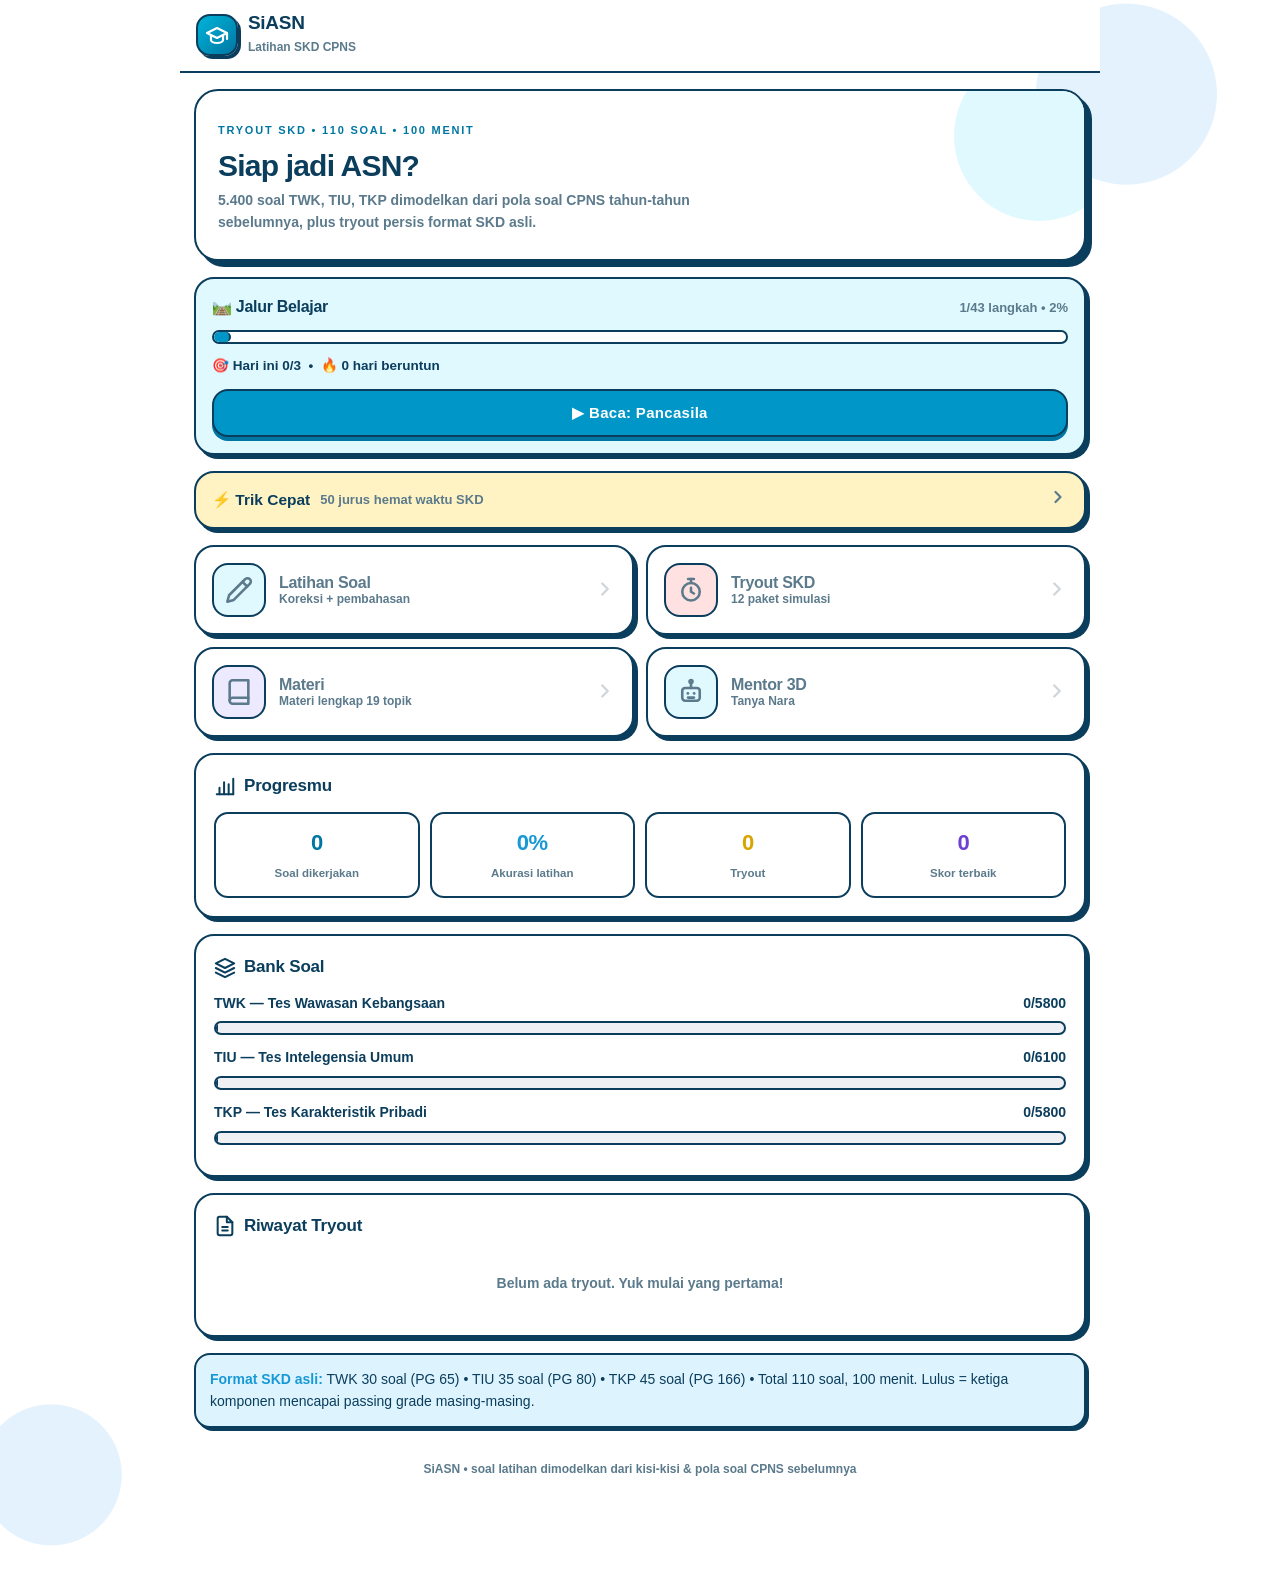
==== index.html @ b9e62f32 "Gelombang 7 topik-1000: +1500 soal (BelaNegara, NKRI, Sinonim, Antonim, TIK, SosBud); total 17700" ====
<!DOCTYPE html>
<html lang="id">
<head>
<meta charset="UTF-8">
<meta name="viewport" content="width=device-width, initial-scale=1.0">
<title>SiASN — Latihan CPNS</title>
<link rel="stylesheet" href="css/style.css?v=4">
</head>
<body>
<div id="app"></div>
<script src="js/data/twk.js"></script>
<script src="js/data/twk_b2.js"></script>
<script src="js/data/twk_b3.js"></script>
<script src="js/data/twk_b4.js"></script>
<script src="js/data/twk_b5.js"></script>
<script src="js/data/twk_b6.js"></script>
<script src="js/data/twk_b7.js"></script>
<script src="js/data/twk_b8.js"></script>
<script src="js/data/twk_b9.js"></script>
<script src="js/data/twk_b10.js"></script>
<script src="js/data/twk_b11.js"></script>
<script src="js/data/twk_b12.js"></script>
<script src="js/data/twk_b13.js"></script>
<script src="js/data/twk_b14.js"></script>
<script src="js/data/twk_b19.js"></script>
<script src="js/data/twk_b20.js"></script>
<script src="js/data/twk_b21.js"></script>
<script src="js/data/twk_b22.js"></script>
<script src="js/data/twk_b23.js"></script>
<script src="js/data/twk_b24.js"></script>
<script src="js/data/twk_b25.js"></script>
<script src="js/data/twk_b26.js"></script>
<script src="js/data/twk_b27.js"></script>
<script src="js/data/twk_b28.js"></script>
<script src="js/data/twk_b29.js"></script>
<script src="js/data/twk_b30.js"></script>
<script src="js/data/twk_b31.js"></script>
<script src="js/data/twk_b32.js"></script>
<script src="js/data/twk_b33.js"></script>
<script src="js/data/tiu.js"></script>
<script src="js/data/tiu_b2.js"></script>
<script src="js/data/tiu_b3.js"></script>
<script src="js/data/tiu_b4.js"></script>
<script src="js/data/tiu_b5.js"></script>
<script src="js/data/tiu_b6.js"></script>
<script src="js/data/tiu_b7.js"></script>
<script src="js/data/tiu_b8.js"></script>
<script src="js/data/tiu_b9.js"></script>
<script src="js/data/tiu_b10.js"></script>
<script src="js/data/tiu_b11.js"></script>
<script src="js/data/tiu_b12.js"></script>
<script src="js/data/tiu_b13.js"></script>
<script src="js/data/tiu_b14.js"></script>
<script src="js/data/tiu_b15.js"></script>
<script src="js/data/tiu_b16.js"></script>
<script src="js/data/tiu_b17.js"></script>
<script src="js/data/tiu_b18.js"></script>
<script src="js/data/tiu_b19.js"></script>
<script src="js/data/tiu_b20.js"></script>
<script src="js/data/tiu_b21.js"></script>
<script src="js/data/tiu_b22.js"></script>
<script src="js/data/tiu_b23.js"></script>
<script src="js/data/tiu_b24.js"></script>
<script src="js/data/tiu_b25.js"></script>
<script src="js/data/tiu_b26.js"></script>
<script src="js/data/tiu_b27.js"></script>
<script src="js/data/tiu_b28.js"></script>
<script src="js/data/tiu_b29.js"></script>
<script src="js/data/tiu_b30.js"></script>
<script src="js/data/tiu_b31.js"></script>
<script src="js/data/tiu_b32.js"></script>
<script src="js/data/tiu_b33.js"></script>
<script src="js/data/tkp.js"></script>
<script src="js/data/tkp_b2.js"></script>
<script src="js/data/tkp_b3.js"></script>
<script src="js/data/tkp_b4.js"></script>
<script src="js/data/tkp_b5.js"></script>
<script src="js/data/tkp_b6.js"></script>
<script src="js/data/tkp_b7.js"></script>
<script src="js/data/tkp_b8.js"></script>
<script src="js/data/tkp_b9.js"></script>
<script src="js/data/tkp_b10.js"></script>
<script src="js/data/tkp_b11.js"></script>
<script src="js/data/tkp_b12.js"></script>
<script src="js/data/tkp_b13.js"></script>
<script src="js/data/tkp_b14.js"></script>
<script src="js/data/tkp_b15.js"></script>
<script src="js/data/tkp_b16.js"></script>
<script src="js/data/tkp_b17.js"></script>
<script src="js/data/tkp_b18.js"></script>
<script src="js/data/tkp_b19.js"></script>
<script src="js/data/tkp_b20.js"></script>
<script src="js/data/tkp_b21.js"></script>
<script src="js/data/tkp_b22.js"></script>
<script src="js/data/tkp_b23.js"></script>
<script src="js/data/tkp_b24.js"></script>
<script src="js/data/tkp_b25.js"></script>
<script src="js/data/tkp_b26.js"></script>
<script src="js/data/tkp_b27.js"></script>
<script src="js/data/tkp_b28.js"></script>
<script src="js/data/materi_twk.js?v=3"></script>
<script src="js/data/materi_tiu.js?v=3"></script>
<script src="js/data/materi_tkp.js?v=3"></script>
<script src="js/vendor/three.min.js"></script>
<script src="js/mentor.js"></script>
<script src="js/path.js?v=2"></script>
<script src="js/data/trik.js?v=2"></script>
<script src="js/app.js?v=22"></script>
</body>
</html>
---- css/style.css ----
/* SiASN — tema "Ombak Minimalis": putih bersih, biru laut, bayangan navy.
   Catatan: --green dipakai sebagai skala biru laut (primary) agar semua komponen ikut. Light only. */
*{box-sizing:border-box;margin:0;padding:0}
:root{
 --bg:#ffffff;--ink:#0b3d5c;--mut:#5b7a8c;
 --green:#0096c7;--green-d:#0077a3;--green-soft:#e0f9ff;
 --blue:#1cb0f6;--blue-d:#1899d6;--blue-soft:#ddf4ff;
 --red:#ff4b4b;--red-d:#d33131;--red-soft:#ffe1e1;
 --yellow:#ffc800;--yellow-d:#d9a400;--yellow-soft:#fff3c4;
 --purple:#8b5cf6;--purple-d:#6d3fd4;--purple-soft:#ede9fe;
 --orange:#ff9600;--orange-d:#d97c00;--orange-soft:#ffedd5;
 --bd:2px solid var(--ink);--sh:4px 4px 0 var(--ink);--sh-sm:3px 3px 0 var(--ink);
 --r:20px;
}
html{-webkit-text-size-adjust:100%}
body{font-family:-apple-system,BlinkMacSystemFont,"Segoe UI",Roboto,Helvetica,Arial,sans-serif;background:radial-gradient(circle at 88% 6%,#e3f2fd 0 90px,transparent 91px),radial-gradient(circle at 4% 94%,#e3f2fd 0 70px,transparent 71px),var(--bg);color:var(--ink);line-height:1.55;-webkit-tap-highlight-color:transparent}
#app{max-width:920px;margin:0 auto;padding:0 14px 90px}

/* ikon SVG */
.icn{display:inline-flex;vertical-align:-4px}
.icn svg{width:20px;height:20px}
h2 .icn{margin-right:8px}
h2 .icn svg{width:22px;height:22px}

/* topbar */
.topbar{position:sticky;top:0;z-index:20;display:flex;align-items:center;gap:10px;padding:12px 2px;background:var(--bg);border-bottom:var(--bd);margin:0 -14px;padding-left:16px;padding-right:16px}
.logo{width:42px;height:42px;border-radius:14px;background:linear-gradient(135deg,#00b4d8,#0077a3);border:var(--bd);box-shadow:var(--sh-sm);display:flex;align-items:center;justify-content:center;color:#fff;flex-shrink:0}
.logo svg{width:24px;height:24px}
.brand b{font-size:19px;display:block;line-height:1.15;letter-spacing:-.3px}
.brand span{font-size:12px;color:var(--mut);font-weight:600}

/* tombol 3D */
.btn{border:var(--bd);border-radius:16px;padding:13px 22px;font-size:15px;font-weight:800;cursor:pointer;background:var(--green);color:#fff;box-shadow:0 4px 0 var(--green-d);letter-spacing:.3px;font-family:inherit}
.btn:active{transform:translateY(4px);box-shadow:0 0 0 var(--green-d)}
.btn.blue{background:var(--blue);box-shadow:0 4px 0 var(--blue-d)}
.btn.blue:active{box-shadow:0 0 0 var(--blue-d)}
.btn.red{background:var(--red);box-shadow:0 4px 0 var(--red-d)}
.btn.red:active{box-shadow:0 0 0 var(--red-d)}
.btn.yellow{background:var(--yellow);box-shadow:0 4px 0 var(--yellow-d);color:var(--ink)}
.btn.yellow:active{box-shadow:0 0 0 var(--yellow-d)}
.btn.dark{background:var(--ink);box-shadow:0 4px 0 #0f172a}
.btn.dark:active{box-shadow:0 0 0 #0f172a}
.btn.white{background:#fff;color:var(--ink);box-shadow:0 4px 0 #d1d5db}
.btn.white:active{box-shadow:0 0 0 #d1d5db}
.btn.plain{background:#fff;color:var(--ink);box-shadow:var(--sh-sm)}
.btn.plain:active{transform:translate(3px,3px);box-shadow:0 0 0 var(--ink)}
.btn.ghost{background:#fff;color:var(--ink);box-shadow:var(--sh-sm)}
.btn.ghost:active{transform:translate(3px,3px);box-shadow:0 0 0 var(--ink)}
.btn.big{width:100%;padding:16px;font-size:17px}
.btn:disabled{opacity:.5;cursor:default;transform:none}
.btn .icn svg{width:18px;height:18px}

/* kartu */
.card{background:#fff;border:var(--bd);border-radius:var(--r);padding:18px;margin-bottom:16px;box-shadow:var(--sh)}
.card h2{font-size:17px;margin-bottom:12px;display:flex;align-items:center;letter-spacing:-.2px}
.grid4{display:grid;grid-template-columns:repeat(4,1fr);gap:10px}
.grid3{display:grid;grid-template-columns:repeat(3,1fr);gap:10px}
@media(max-width:640px){.grid4{grid-template-columns:repeat(2,1fr)}.grid3{grid-template-columns:1fr}}
.stat{background:var(--bg);border:var(--bd);border-radius:14px;padding:12px 6px;text-align:center}
.stat b{font-size:22px;display:block;letter-spacing:-.5px}
.stat span{font-size:11.5px;color:var(--mut);font-weight:700}
.stat.g b{color:var(--green-d)}.stat.b b{color:var(--blue-d)}.stat.y b{color:var(--yellow-d)}.stat.p b{color:var(--purple-d)}

/* hero */
.hero{background:#fff;border:var(--bd);border-radius:24px;padding:26px 22px;margin:16px 0;box-shadow:6px 6px 0 var(--ink);color:var(--ink);position:relative;overflow:hidden}
.hero::after{content:"";position:absolute;right:-40px;top:-40px;width:170px;height:170px;border-radius:50%;background:#e0f9ff}
.hero .eyebrow{font-size:11px;font-weight:800;letter-spacing:.16em;text-transform:uppercase;color:var(--green-d)}
.hero h1{font-size:30px;margin:8px 0 6px;letter-spacing:-.8px;line-height:1.15}
.hero p{font-size:14px;max-width:560px;color:var(--mut);font-weight:600}

/* menu utama */
.mmenu{display:grid;grid-template-columns:1fr 1fr;gap:12px;margin-bottom:16px}
.mitem{background:#fff;border:var(--bd);border-radius:var(--r);padding:16px;cursor:pointer;box-shadow:var(--sh);display:flex;gap:13px;align-items:center;text-align:left;width:100%;font-family:inherit;color:var(--ink)}
.mitem:active{transform:translate(4px,4px);box-shadow:0 0 0 var(--ink)}
.mtile{width:54px;height:54px;border-radius:16px;border:var(--bd);display:flex;align-items:center;justify-content:center;color:var(--ink);flex-shrink:0}
.mtile svg{width:28px;height:28px}
.mtile.blue{background:#e0f9ff}.mtile.red{background:#ffe1e1}.mtile.purple{background:#ede9fe}.mtile.green{background:#e0f9ff}
.mitem b{display:block;font-size:16px;letter-spacing:-.3px}
.mitem span{font-size:12px;color:var(--mut);font-weight:600}
.mitem .mgo{margin-left:auto;color:#d1d5db;flex-shrink:0}
.mitem .mgo svg{width:22px;height:22px}

/* progres */
.prow{margin:12px 0}
.prow .lbl{display:flex;justify-content:space-between;font-size:14px;margin-bottom:7px;font-weight:600}
.bar{height:14px;background:#eef0f4;border:var(--bd);border-radius:99px;overflow:hidden}
.bar i{display:block;height:100%;background:var(--green);border-radius:99px;border-right:var(--bd)}

/* pilihan kategori */
.catchoice{border:var(--bd);border-radius:18px;padding:16px;cursor:pointer;background:#fff;box-shadow:var(--sh-sm);display:flex;gap:13px;align-items:center}
.catchoice:active{transform:translate(3px,3px);box-shadow:0 0 0 var(--ink)}
.catchoice .ctile{width:50px;height:50px;border-radius:14px;border:var(--bd);display:flex;align-items:center;justify-content:center;color:var(--ink);flex-shrink:0}
.catchoice .ctile svg{width:26px;height:26px}
.ctile.c0{background:var(--blue-soft)}.ctile.c1{background:var(--green-soft)}.ctile.c2{background:var(--orange-soft)}
.catchoice b{font-size:17px;display:block}
.catchoice p{font-size:12.5px;color:var(--mut);margin:2px 0 6px;font-weight:600}

/* soal */
.qmeta{display:flex;gap:8px;align-items:center;margin-bottom:14px;flex-wrap:wrap}
.badge{display:inline-flex;align-items:center;font-size:12px;font-weight:800;padding:5px 13px;border-radius:99px;background:var(--blue-soft);color:var(--blue-d);border:var(--bd)}
.badge.tiu{background:var(--green-soft);color:var(--green-d)}
.badge.tkp{background:var(--orange-soft);color:var(--orange-d)}
.qtext{font-size:17px;font-weight:700;margin-bottom:16px;line-height:1.6;letter-spacing:-.2px}
.opts{display:flex;flex-direction:column;gap:12px}
.opt{border:var(--bd);background:#fff;border-radius:16px;padding:14px;font-size:15px;cursor:pointer;text-align:left;width:100%;display:flex;gap:12px;align-items:flex-start;box-shadow:0 3px 0 #dfe3ea;font-family:inherit;color:var(--ink);font-weight:600}
.opt:active:not(:disabled){transform:translateY(3px);box-shadow:0 0 0 #dfe3ea}
.opt .k{flex:0 0 30px;height:30px;border-radius:10px;background:#eef0f4;border:var(--bd);display:flex;align-items:center;justify-content:center;font-weight:800;font-size:14px}
.opt.correct{border-color:var(--green-d);background:var(--green-soft);box-shadow:0 3px 0 var(--green-d)}
.opt.correct .k{background:var(--green);border-color:var(--green-d);color:#fff}
.opt.wrong{border-color:var(--red-d);background:var(--red-soft);box-shadow:0 3px 0 var(--red-d)}
.opt.wrong .k{background:var(--red);border-color:var(--red-d);color:#fff}
.opt:disabled{cursor:default}
.opt.picked{border-color:var(--blue-d);background:var(--blue-soft)}
.explain{margin-top:16px;background:var(--yellow-soft);border:var(--bd);border-radius:16px;padding:14px;font-size:14px;box-shadow:var(--sh-sm)}
.explain .fb{display:flex;align-items:center;gap:8px;font-weight:800;font-size:15px;margin-bottom:6px}
.explain .fb.ok{color:var(--green-d)}.explain .fb.no{color:var(--red-d)}
.explain .fb .icn svg{width:22px;height:22px}
.qnav{display:flex;justify-content:space-between;gap:10px;margin-top:20px}

/* tryout */
.timer{font-size:19px;font-weight:800;font-variant-numeric:tabular-nums;background:#fff;border:var(--bd);border-radius:14px;padding:8px 16px;box-shadow:var(--sh-sm);display:inline-flex;align-items:center;gap:8px}
.timer.low{color:var(--red-d);border-color:var(--red-d)}
.tobar{display:flex;justify-content:space-between;align-items:center;gap:10px;margin-bottom:14px;flex-wrap:wrap}
.numgrid{display:grid;grid-template-columns:repeat(10,1fr);gap:8px;margin:16px 0}
@media(max-width:640px){.numgrid{grid-template-columns:repeat(8,1fr)}}
.numgrid button{aspect-ratio:1;border:var(--bd);background:#fff;border-radius:10px;font-size:12px;font-weight:800;cursor:pointer;box-shadow:0 2px 0 #dfe3ea;font-family:inherit;color:var(--ink)}
.numgrid button:active{transform:translateY(2px);box-shadow:none}
.numgrid button.done{background:var(--green);color:#fff;box-shadow:0 2px 0 var(--green-d)}
.numgrid button.doubt{background:var(--yellow);box-shadow:0 2px 0 var(--yellow-d)}
.numgrid button.cur{outline:3px solid var(--blue);outline-offset:1px}
details{border:var(--bd);border-radius:16px;margin-bottom:10px;background:#fff;box-shadow:var(--sh-sm)}
summary{padding:13px 15px;cursor:pointer;font-weight:700;font-size:14px;list-style:none;display:flex;gap:8px;align-items:center}
summary::-webkit-details-marker{display:none}
.revbody{padding:0 15px 15px;font-size:14px}
.revbody .ro{padding:8px 11px;border-radius:10px;margin:5px 0;background:#f4f6fa;border:2px solid transparent;font-weight:500}
.revbody .ro.uc{background:var(--blue-soft);border-color:var(--blue-d)}
.revbody .ro.cc{background:var(--green-soft);border-color:var(--green-d);font-weight:700}
.pill{display:inline-block;font-size:12px;font-weight:800;padding:4px 13px;border-radius:99px;border:var(--bd)}
.pill.ok{background:var(--green-soft);color:var(--green-d)}
.pill.no{background:var(--red-soft);color:var(--red-d)}
.resgrid{display:grid;grid-template-columns:repeat(3,1fr);gap:10px;margin:14px 0}
@media(max-width:640px){.resgrid{grid-template-columns:1fr}}
.resc{border:var(--bd);border-radius:16px;padding:16px 14px;text-align:center;box-shadow:var(--sh-sm)}
.resc b{font-size:28px;display:block;letter-spacing:-.8px}
.resc small{color:var(--mut);font-weight:700}
.hist{display:flex;justify-content:space-between;align-items:center;padding:11px 4px;border-bottom:2px solid #eef0f4;font-size:14px;font-weight:600}
.hist:last-child{border:0}
.backlink{background:#fff;border:var(--bd);border-radius:99px;color:var(--ink);font-weight:800;font-size:14px;cursor:pointer;margin:14px 0 12px;padding:9px 16px;box-shadow:var(--sh-sm);display:inline-flex;align-items:center;gap:8px;font-family:inherit}
.backlink:active{transform:translate(3px,3px);box-shadow:0 0 0 var(--ink)}
.backlink .icn svg{width:17px;height:17px}
.info{background:var(--blue-soft);border:var(--bd);border-radius:16px;padding:14px;font-size:14px;margin-bottom:16px;box-shadow:var(--sh-sm)}
.info b{color:var(--blue-d)}
.doubtrow{display:flex;align-items:center;gap:8px;margin-top:16px;font-size:14px;font-weight:600}
.doubtrow input{width:20px;height:20px;accent-color:var(--green)}
.empty{color:var(--mut);font-size:14px;text-align:center;padding:22px;font-weight:600}
.secttl{font-size:15px;font-weight:800;margin:20px 0 10px;display:flex;align-items:center;gap:8px}
.footer{text-align:center;color:var(--mut);font-size:12px;margin-top:32px;font-weight:600}

/* teknik belajar */
.tech{border:var(--bd);border-radius:18px;padding:14px;margin-bottom:12px;background:#fff;box-shadow:var(--sh-sm)}
.theader{display:flex;align-items:center;gap:8px;flex-wrap:wrap;margin-bottom:10px}
.theader b{font-size:15px}
.wpill{margin-left:auto;font-size:12px;font-weight:800;color:var(--ink);background:var(--yellow-soft);padding:4px 12px;border-radius:99px;border:var(--bd)}
.tech ul{margin:0;padding-left:20px;font-size:13.5px;color:#374151;font-weight:500}
.tech li{margin-bottom:7px}
.gtip{margin-top:8px;background:var(--blue-soft);border:var(--bd);border-radius:14px;padding:12px 14px;font-size:14px}
.perfect{background:var(--green-soft);border:var(--bd);border-radius:16px;padding:16px;font-size:14px;box-shadow:var(--sh-sm)}
.perfect p{margin:8px 0 0;color:#0b3d5c;font-weight:600}
.learnbtn{border:var(--bd);background:var(--yellow);color:var(--ink);border-radius:99px;padding:6px 14px;font-size:12.5px;font-weight:800;cursor:pointer;white-space:nowrap;box-shadow:0 3px 0 var(--yellow-d);display:inline-flex;align-items:center;gap:6px;font-family:inherit}
.learnbtn:active{transform:translateY(3px);box-shadow:none}
.learnbtn .icn svg{width:15px;height:15px}

/* materi */
.mattopic{display:flex;align-items:center;gap:12px;padding:14px;border:var(--bd);border-radius:16px;margin-bottom:10px;cursor:pointer;font-weight:700;font-size:15px;background:#fff;box-shadow:var(--sh-sm)}
.mattopic:active{transform:translate(3px,3px);box-shadow:0 0 0 var(--ink)}
.mn{width:34px;height:34px;border-radius:12px;background:var(--purple-soft);color:var(--purple-d);border:var(--bd);display:flex;align-items:center;justify-content:center;font-size:14px;font-weight:800;flex-shrink:0}
.mgo{margin-left:auto;color:#d1d5db;flex-shrink:0}
.mgo svg{width:20px;height:20px}
.matbody{font-size:14.5px;line-height:1.65;color:var(--ink)}
.matbody h3{font-size:16px;margin:20px 0 10px;display:flex;align-items:center;gap:8px}
.matbody h3::before{content:"";width:10px;height:22px;border-radius:6px;background:var(--green);border:2px solid var(--ink);flex-shrink:0}
.matbody h3:first-child{margin-top:0}
.matbody p{margin:0 0 10px}
.matbody ul,.matbody ol{margin:0 0 10px;padding-left:22px}
.matbody li{margin-bottom:6px}
.matbody table{width:100%;border-collapse:separate;border-spacing:0;margin:0 0 14px;font-size:13.5px;display:block;overflow-x:auto;border:var(--bd);border-radius:14px}
.matbody th,.matbody td{border-bottom:2px solid #eef0f4;padding:9px 11px;text-align:left;vertical-align:top}
.matbody tr:last-child th,.matbody tr:last-child td{border-bottom:0}
.matbody th{background:var(--green-soft);font-weight:800;white-space:nowrap}
.matbody .warn{background:var(--yellow-soft);border:var(--bd);border-radius:14px;padding:12px;margin:0 0 12px;box-shadow:var(--sh-sm)}
.matbody .key{background:var(--green-soft);border:var(--bd);border-radius:14px;padding:12px;margin:0 0 12px;box-shadow:var(--sh-sm)}
.matbody code{background:#eef0f4;border:2px solid #e5e7eb;padding:1px 7px;border-radius:8px;font-size:13px;font-weight:700}

/* mentor 3D */
.m3dwrap{background:linear-gradient(160deg,#e0f9ff,#f0faff 55%,#ffffff);border:var(--bd);border-radius:24px;padding:8px 4px 16px;margin:14px 0;box-shadow:6px 6px 0 var(--ink);text-align:center;overflow:hidden}
.m3dwrap canvas{width:100%;display:block;touch-action:pan-y}
.narasay{position:relative;background:#fff;border:var(--bd);border-radius:18px;padding:12px 15px;margin:4px 14px 0;font-size:14px;line-height:1.55;box-shadow:var(--sh-sm);text-align:left;font-weight:500}
.narasay::before{content:"";position:absolute;top:-11px;left:44px;width:16px;height:16px;background:#fff;border-left:var(--bd);border-top:var(--bd);transform:rotate(45deg)}
.msearch{display:flex;gap:8px;margin-bottom:12px}
.msearch input{flex:1;border:var(--bd);border-radius:16px;padding:13px;font-size:15px;font-family:inherit;min-width:0;box-shadow:var(--sh-sm);font-weight:600}
.msearch input:focus{outline:none;border-color:var(--green-d)}
.chips{display:flex;flex-wrap:wrap;gap:8px}
.chip{border:var(--bd);background:#fff;border-radius:99px;padding:8px 15px;font-size:13px;font-weight:800;cursor:pointer;color:var(--ink);box-shadow:0 3px 0 #dfe3ea;font-family:inherit}
.chip:active{transform:translateY(3px);box-shadow:none}
.naraText{font-size:14.5px;line-height:1.9;color:#374151;margin-top:14px;max-height:320px;overflow-y:auto;font-weight:500}
.msen{border-radius:6px;padding:1px 2px;transition:background .25s}
.msen.on{background:var(--yellow);box-shadow:0 0 0 3px var(--yellow-soft)}
#naraCtl{display:flex;gap:10px;margin-bottom:6px;flex-wrap:wrap}

/* jalur belajar */
.pathbanner{background:var(--green-soft);border:var(--bd);border-radius:var(--r);padding:16px;margin:16px 0;box-shadow:var(--sh);cursor:pointer}
.pathbanner:active{transform:translate(4px,4px);box-shadow:0 0 0 var(--ink)}
.pathbanner .pbtop{display:flex;justify-content:space-between;align-items:center;gap:8px;flex-wrap:wrap;margin-bottom:10px}
.pathbanner .pbtop b{font-size:16px;letter-spacing:-.3px}
.pathbanner .pbtop span{font-size:13px;color:var(--mut);font-weight:700}
.pathbanner .bar{margin-bottom:12px;background:#fff}
.pathbanner .btn{width:100%}
.steprow{display:flex;align-items:center;gap:12px;padding:13px 14px;border:var(--bd);border-radius:16px;margin-bottom:10px;cursor:pointer;font-weight:700;font-size:14.5px;background:#fff;box-shadow:var(--sh-sm)}
.steprow:active{transform:translate(3px,3px);box-shadow:0 0 0 var(--ink)}
.steprow small{display:block;font-weight:600;color:var(--mut);font-size:12px;margin-top:2px}
.stn{width:34px;height:34px;border-radius:12px;background:#eef0f4;border:var(--bd);display:flex;align-items:center;justify-content:center;font-size:14px;font-weight:800;flex-shrink:0}
.stn .icn svg{width:18px;height:18px}
.steprow.done .stn{background:var(--green);color:#fff;border-color:var(--green-d)}
.steprow.done{opacity:.88}
.pgbar{position:relative}
.pgbar em{position:absolute;top:-3px;bottom:-3px;width:4px;background:var(--red-d);border-radius:2px;transform:translateX(-2px)}

/* --- Jadwal Harian + Trik Cepat --- */
.schedline{font-size:13.5px;font-weight:600;color:var(--ink);margin-bottom:12px}
.trikbanner{display:flex;align-items:center;gap:10px;background:var(--yellow-soft);border:var(--bd);border-radius:var(--r);padding:14px 16px;margin:0 0 16px;box-shadow:var(--sh);cursor:pointer;font-weight:800}
.trikbanner:active{transform:translate(4px,4px);box-shadow:0 0 0 var(--ink)}
.trikbanner b{font-size:15.5px}
.trikbanner span{font-size:13px;color:var(--mut);font-weight:700}
.trikbanner .mgo{margin-left:auto}
.trow{display:flex;align-items:center;justify-content:space-between;gap:10px;flex-wrap:wrap;margin-top:12px;font-size:14px}
.stepper{display:inline-flex;align-items:center;gap:8px;border:var(--bd);border-radius:99px;padding:4px 6px;background:#fff;box-shadow:var(--sh-sm)}
.stepper button{width:30px;height:30px;border-radius:99px;border:var(--bd);background:var(--green-soft);font-size:18px;font-weight:800;cursor:pointer;line-height:1}
.stepper button:active{transform:scale(.92)}
.stepper b{font-size:14px;min-width:52px;text-align:center}
.muted{color:var(--mut);font-size:12.5px;font-weight:600;margin-top:10px}
.trik summary .ttopic{font-size:11.5px;font-weight:800;color:var(--mut);background:#eef0f4;border:var(--bd);border-radius:99px;padding:3px 10px;white-space:nowrap}
.trikbody{padding:4px 15px 15px;font-size:14px}
.trikbody p{margin:6px 0}
.trikbody ul{margin:6px 0 6px 18px}

/* Paket Tryout */
.pkggrid{display:grid;grid-template-columns:repeat(3,1fr);gap:14px;margin:0 0 16px}
@media(max-width:640px){.pkggrid{grid-template-columns:repeat(2,1fr);gap:10px}}
.pkgcard{background:#fff;border:var(--bd);border-radius:var(--r);box-shadow:var(--sh);padding:16px;display:flex;flex-direction:column;gap:8px}
.pkghead{display:flex;justify-content:space-between;align-items:center}
.pkghead b{font-size:17px;color:#0b3d5c}
.pkgsub{font-size:12px;color:var(--mut);font-weight:700}
.pkgscore{font-size:13px;font-weight:700;color:#0b3d5c}
.pkgscore.dim{color:#9aa3b2;font-weight:600}
.pkgcard .btn{margin-top:auto;align-self:flex-start}
.pill.idle{background:#eef0f4;color:#9aa3b2}

/* Motivasi tough-love */
.motiv{background:#fef2f2;border-left:4px solid #dc2626;padding:10px 14px;margin-top:10px;border-radius:0 10px 10px 0;color:#7f1d1d;font-size:14px}
.caracepat{background:#fffbeb;border-left:4px solid #f59e0b;padding:10px 14px;margin-top:10px;border-radius:0 10px 10px 0;color:#78350f;font-size:14px}
.caracepat b{font-size:14px}
.caracepat div p{margin:6px 0}
.caracepat div ul{margin:6px 0 6px 18px}
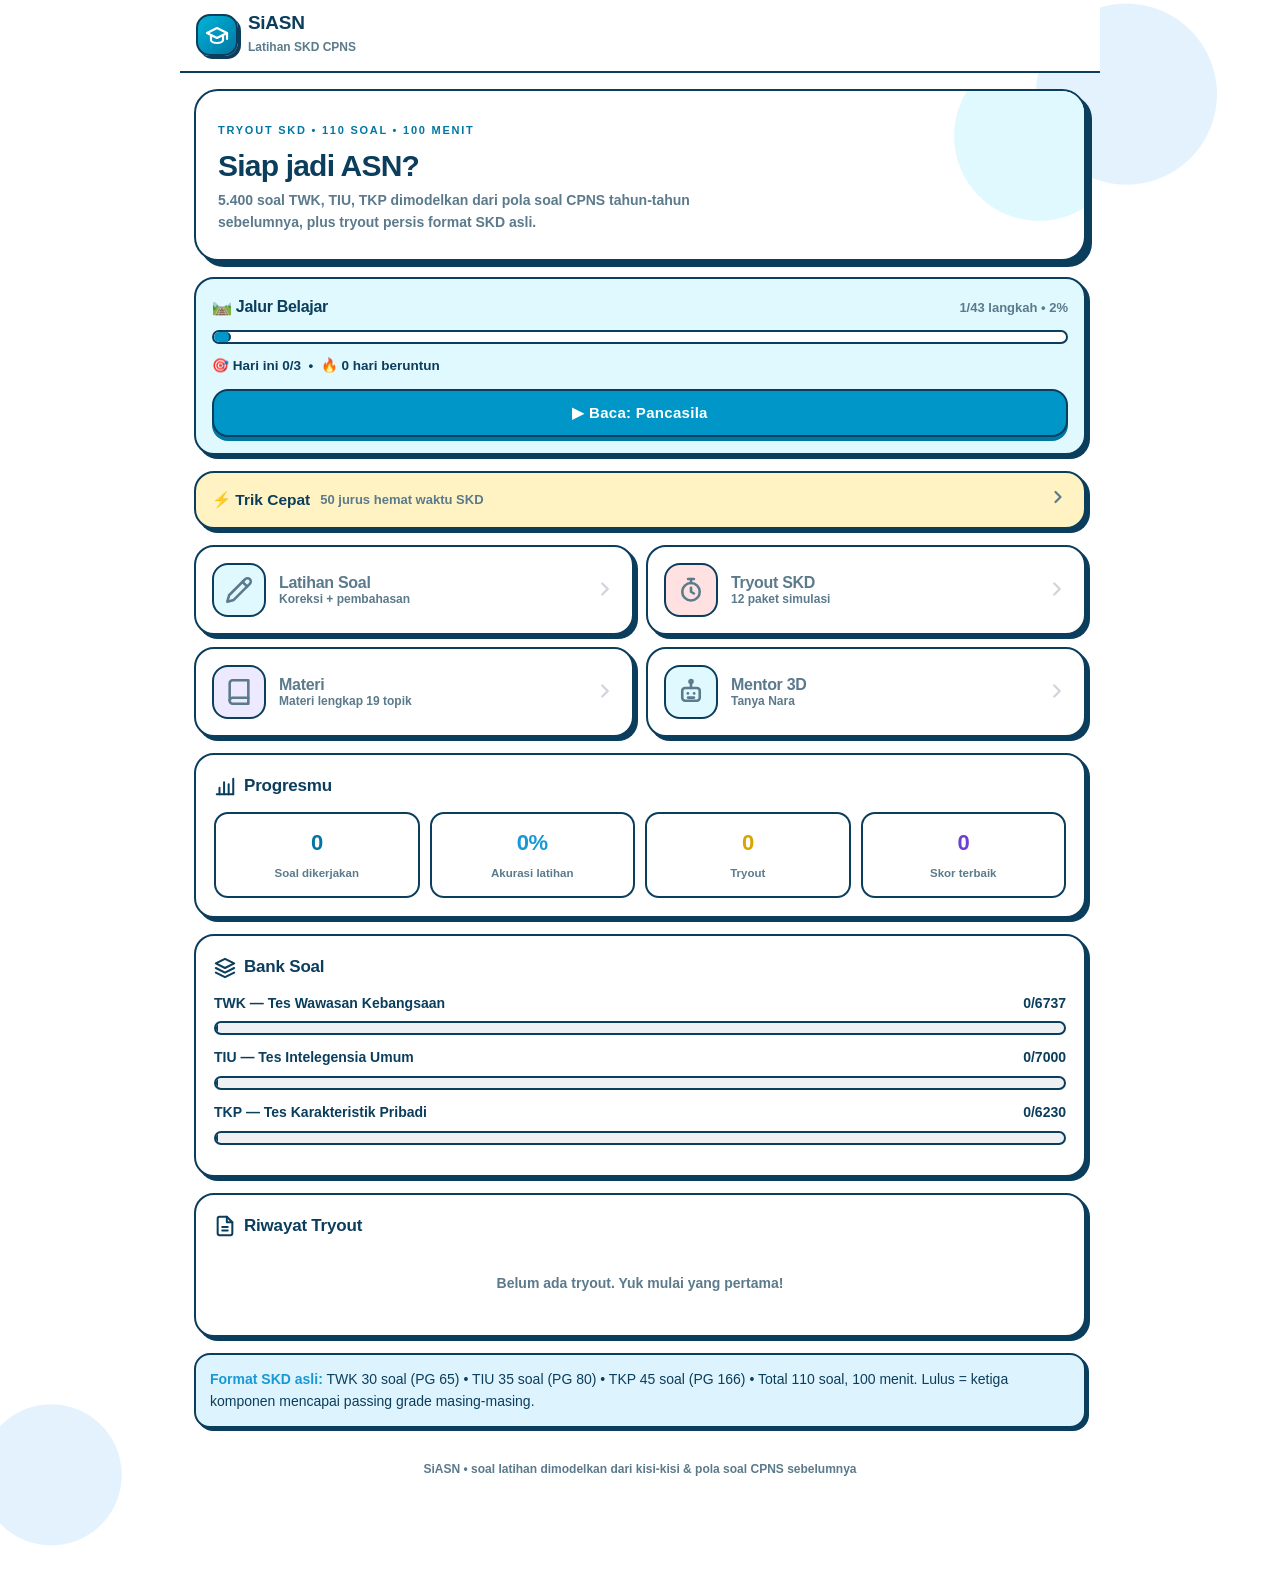
==== commit d848198f: "Gelombang 8 FINAL: +2267 soal — 19 topik genap 1000/soal (total 19.967) TWK +937: UUD 1945, Pancasil" ====
--- a/index.html
+++ b/index.html
@@ -37,6 +37,12 @@
 <script src="js/data/twk_b31.js"></script>
 <script src="js/data/twk_b32.js"></script>
 <script src="js/data/twk_b33.js"></script>
+<script src="js/data/twk_b34.js"></script>
+<script src="js/data/twk_b35.js"></script>
+<script src="js/data/twk_b36.js"></script>
+<script src="js/data/twk_b37.js"></script>
+<script src="js/data/twk_b38.js"></script>
+<script src="js/data/twk_b39.js"></script>
 <script src="js/data/tiu.js"></script>
 <script src="js/data/tiu_b2.js"></script>
 <script src="js/data/tiu_b3.js"></script>
@@ -70,6 +76,13 @@
 <script src="js/data/tiu_b31.js"></script>
 <script src="js/data/tiu_b32.js"></script>
 <script src="js/data/tiu_b33.js"></script>
+<script src="js/data/tiu_b34.js"></script>
+<script src="js/data/tiu_b35.js"></script>
+<script src="js/data/tiu_b36.js"></script>
+<script src="js/data/tiu_b37.js"></script>
+<script src="js/data/tiu_b38.js"></script>
+<script src="js/data/tiu_b39.js"></script>
+<script src="js/data/tiu_b40.js"></script>
 <script src="js/data/tkp.js"></script>
 <script src="js/data/tkp_b2.js"></script>
 <script src="js/data/tkp_b3.js"></script>
@@ -98,6 +111,10 @@
 <script src="js/data/tkp_b26.js"></script>
 <script src="js/data/tkp_b27.js"></script>
 <script src="js/data/tkp_b28.js"></script>
+<script src="js/data/tkp_b29.js"></script>
+<script src="js/data/tkp_b30.js"></script>
+<script src="js/data/tkp_b31.js"></script>
+<script src="js/data/tkp_b32.js"></script>
 <script src="js/data/materi_twk.js?v=3"></script>
 <script src="js/data/materi_tiu.js?v=3"></script>
 <script src="js/data/materi_tkp.js?v=3"></script>
@@ -105,6 +122,6 @@
 <script src="js/mentor.js"></script>
 <script src="js/path.js?v=2"></script>
 <script src="js/data/trik.js?v=2"></script>
-<script src="js/app.js?v=22"></script>
+<script src="js/app.js?v=23"></script>
 </body>
 </html>
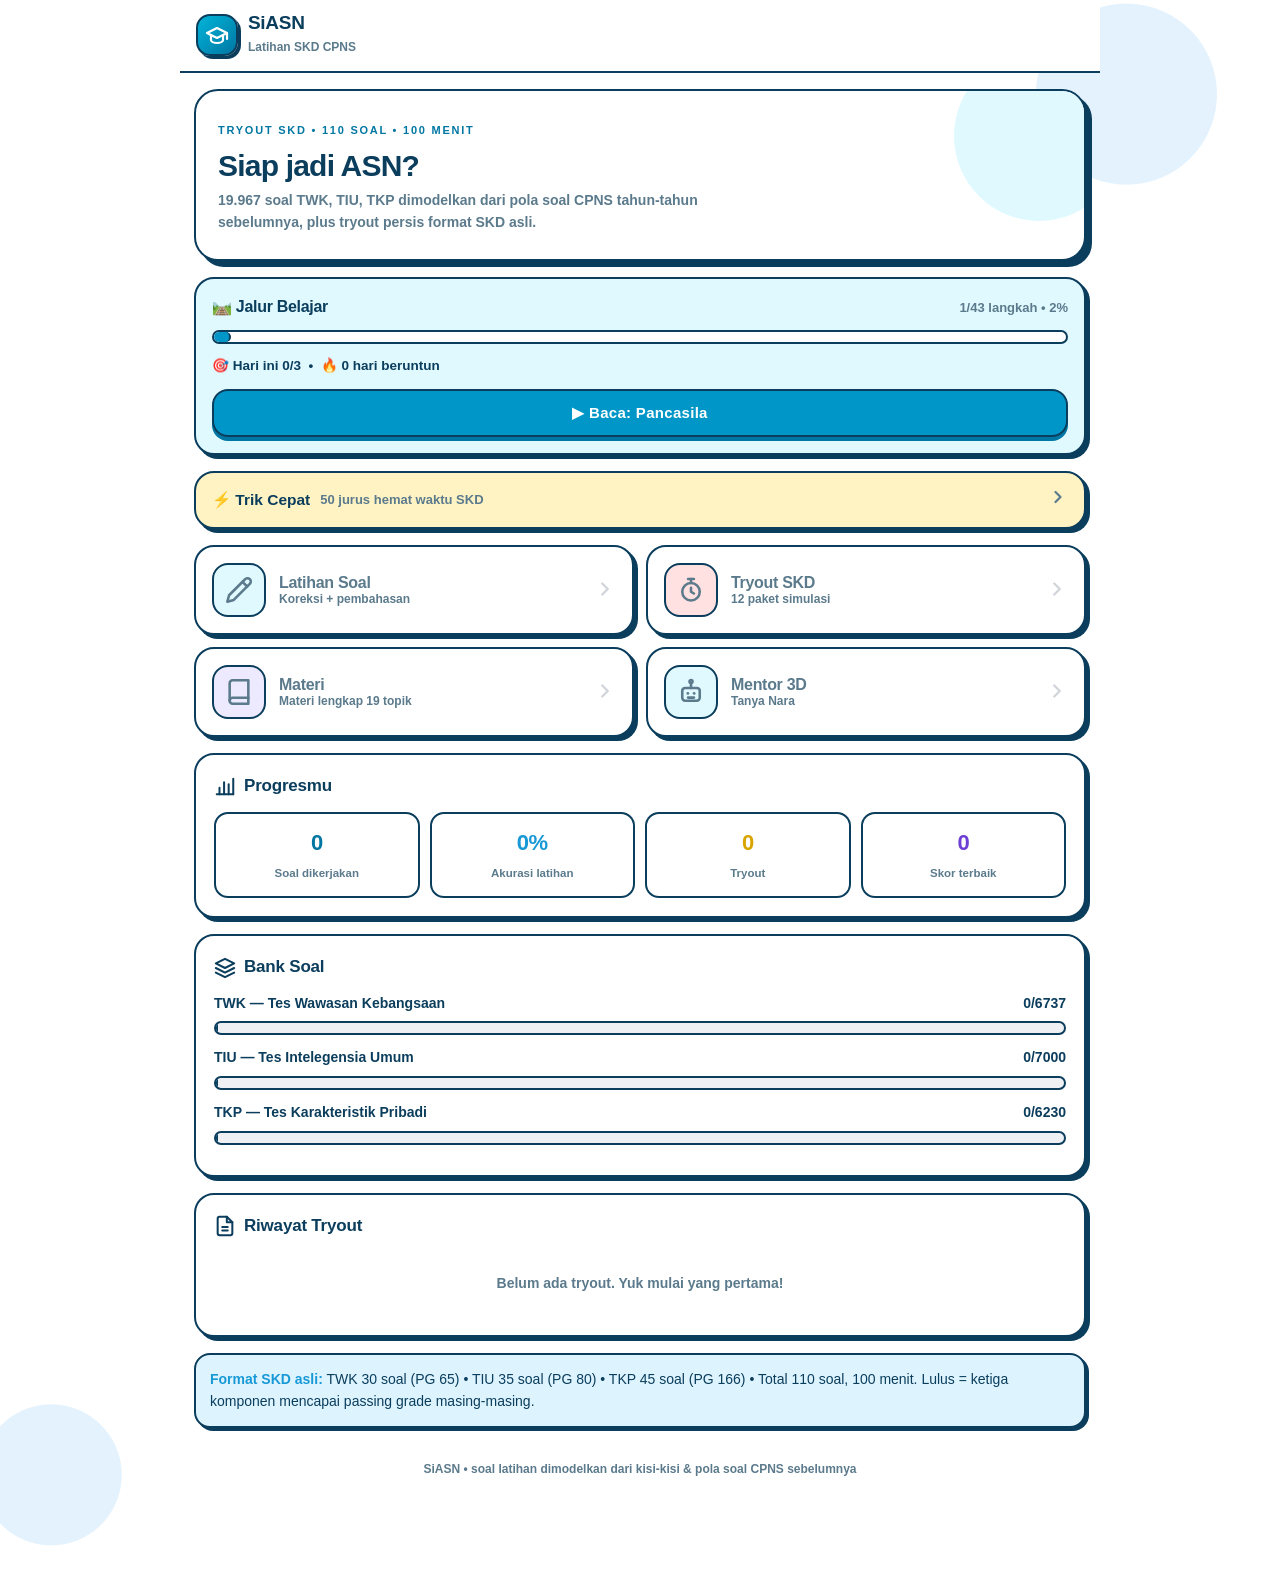
==== commit b3cd4c54: "Fix banner beranda: angka soal tidak lagi hardcode '5.400' (basi) — kini dihitung dinamis dari BANK " ====
--- a/index.html
+++ b/index.html
@@ -3,11 +3,65 @@
 <head>
 <meta charset="UTF-8">
 <meta name="viewport" content="width=device-width, initial-scale=1.0">
-<title>SiASN — Latihan CPNS</title>
+<title>SiASN — Latihan Soal CPNS & Tryout SKD (TWK, TIU, TKP) Gratis</title>
+<meta name="description" content="SiASN — aplikasi latihan soal CPNS gratis 100% di browser: 19.900+ soal SKD (TWK, TIU, TKP), 12 paket tryout format ujian asli (110 soal, 100 menit, passing grade resmi), Bank Trik Cepat, materi, dan Jalur Belajar dari 0. Tanpa daftar, tanpa install — langsung latihan dari HP.">
+<meta name="keywords" content="latihan CPNS, soal SKD, tryout CPNS, TWK, TIU, TKP, bank soal CPNS, passing grade CPNS, belajar CPNS gratis">
+<meta name="author" content="Detta Pranata">
+<meta name="robots" content="index, follow">
+<meta name="theme-color" content="#0096c7">
+<link rel="canonical" href="https://detta2.github.io/siasn/">
+<link rel="icon" href="data:image/svg+xml,%3Csvg xmlns='http://www.w3.org/2000/svg' viewBox='0 0 64 64'%3E%3Crect width='64' height='64' rx='14' fill='%230096c7'/%3E%3Ctext x='32' y='44' font-family='Arial, sans-serif' font-size='34' font-weight='bold' fill='white' text-anchor='middle'%3ES%3C/text%3E%3C/svg%3E">
+<!-- OpenGraph: preview rapi saat link dibagikan ke WhatsApp/Telegram/dll -->
+<meta property="og:type" content="website">
+<meta property="og:site_name" content="SiASN">
+<meta property="og:title" content="SiASN — Latihan Soal CPNS & Tryout SKD Gratis">
+<meta property="og:description" content="19.900+ soal TWK, TIU, TKP + 12 paket tryout format ujian asli (110 soal, 100 menit). Gratis, tanpa daftar, langsung dari browser HP kamu.">
+<meta property="og:url" content="https://detta2.github.io/siasn/">
+<meta property="og:image" content="https://detta2.github.io/siasn/og-image.png">
+<meta property="og:image:width" content="1200">
+<meta property="og:image:height" content="630">
+<meta property="og:image:alt" content="SiASN — Latihan Soal CPNS dan Tryout SKD">
+<meta property="og:locale" content="id_ID">
+<meta name="twitter:card" content="summary_large_image">
+<meta name="twitter:title" content="SiASN — Latihan Soal CPNS & Tryout SKD Gratis">
+<meta name="twitter:description" content="19.900+ soal TWK, TIU, TKP + 12 paket tryout format ujian asli. Gratis, tanpa daftar, langsung dari browser.">
+<meta name="twitter:image" content="https://detta2.github.io/siasn/og-image.png">
 <link rel="stylesheet" href="css/style.css?v=4">
+<style>
+/* === Initial loading state (statis, sebelum JS jalan) ===
+   Isi #app ini otomatis tertimpa saat app.js selesai render pertama. */
+.siasn-boot{min-height:100vh;min-height:100dvh;display:flex;flex-direction:column;align-items:center;justify-content:center;gap:10px;padding:24px;text-align:center;background:#ffffff;font-family:system-ui,-apple-system,"Segoe UI",Roboto,Arial,sans-serif;color:#0b2239}
+.siasn-boot-spinner{width:52px;height:52px;border-radius:50%;border:5px solid #d7eef7;border-top-color:#0096c7;animation:siasn-spin .8s linear infinite}
+@keyframes siasn-spin{to{transform:rotate(360deg)}}
+.siasn-boot-title{font-size:30px;font-weight:800;letter-spacing:.5px;color:#0096c7;margin-top:8px}
+.siasn-boot-text{font-size:16px;font-weight:600;margin:0}
+.siasn-boot-sub{font-size:13px;color:#5b7186;margin:0}
+.siasn-boot-slow{display:none;font-size:13px;color:#b45309;margin-top:10px}
+</style>
 </head>
 <body>
-<div id="app"></div>
+<noscript>
+  <div style="max-width:560px;margin:40px auto;padding:24px;border:2px solid #f59e0b;border-radius:14px;background:#fffbeb;color:#78350f;font-family:system-ui,-apple-system,'Segoe UI',Roboto,Arial,sans-serif;text-align:center">
+    <div style="font-size:28px">⚠️</div>
+    <h1 style="font-size:19px;margin:10px 0 6px">JavaScript Nonaktif</h1>
+    <p style="font-size:14px;line-height:1.55;margin:0">SiASN membutuhkan JavaScript untuk menampilkan soal latihan CPNS. Aktifkan JavaScript di pengaturan browser kamu, lalu muat ulang halaman ini.</p>
+  </div>
+</noscript>
+<div id="app">
+  <!-- Loading state statis: tertimpa otomatis oleh render pertama app.js -->
+  <div class="siasn-boot" role="status" aria-label="Memuat aplikasi SiASN">
+    <div class="siasn-boot-spinner" aria-hidden="true"></div>
+    <div class="siasn-boot-title">SiASN</div>
+    <p class="siasn-boot-text">Memuat Sistem SIASN...</p>
+    <p class="siasn-boot-sub">Menyiapkan 19.900+ soal TWK • TIU • TKP</p>
+    <p class="siasn-boot-slow" id="siasnBootSlow">Koneksi lambat? Tunggu sebentar lagi — atau <a href="" onclick="location.reload();return false;" style="color:#0096c7;font-weight:700">muat ulang halaman</a>.</p>
+  </div>
+</div>
+<script>
+/* Watchdog loading: kalau app belum render juga setelah 12 detik,
+   tampilkan petunjuk muat ulang (spinner saja bikin user bingung). */
+setTimeout(function(){var b=document.querySelector(".siasn-boot"),s=document.getElementById("siasnBootSlow");if(b&&s)s.style.display="block";},12000);
+</script>
 <script src="js/data/twk.js"></script>
 <script src="js/data/twk_b2.js"></script>
 <script src="js/data/twk_b3.js"></script>
@@ -122,6 +176,6 @@
 <script src="js/mentor.js"></script>
 <script src="js/path.js?v=2"></script>
 <script src="js/data/trik.js?v=2"></script>
-<script src="js/app.js?v=23"></script>
+<script src="js/app.js?v=24"></script>
 </body>
 </html>
--- a/css/style.css
+++ b/css/style.css
@@ -12,8 +12,11 @@
  --bd:2px solid var(--ink);--sh:4px 4px 0 var(--ink);--sh-sm:3px 3px 0 var(--ink);
  --r:20px;
 }
-html{-webkit-text-size-adjust:100%}
-body{font-family:-apple-system,BlinkMacSystemFont,"Segoe UI",Roboto,Helvetica,Arial,sans-serif;background:radial-gradient(circle at 88% 6%,#e3f2fd 0 90px,transparent 91px),radial-gradient(circle at 4% 94%,#e3f2fd 0 70px,transparent 71px),var(--bg);color:var(--ink);line-height:1.55;-webkit-tap-highlight-color:transparent}
+html{-webkit-text-size-adjust:100%;overflow-x:clip}
+body{font-family:-apple-system,BlinkMacSystemFont,"Segoe UI",Roboto,Helvetica,Arial,sans-serif;background:radial-gradient(circle at 88% 6%,#e3f2fd 0 90px,transparent 91px),radial-gradient(circle at 4% 94%,#e3f2fd 0 70px,transparent 71px),var(--bg);color:var(--ink);line-height:1.55;-webkit-tap-highlight-color:transparent;overflow-x:clip}
+/* cegah grid/flex item melar melebihi kolom di layar kecil (min-width:auto bawaan browser) */
+.mmenu>*,.grid4>*,.grid3>*,.pkggrid>*,.numgrid>*,.resgrid>*{min-width:0}
+.mitem>*,.catchoice>*,.steprow>*{min-width:0}
 #app{max-width:920px;margin:0 auto;padding:0 14px 90px}
 
 /* ikon SVG */
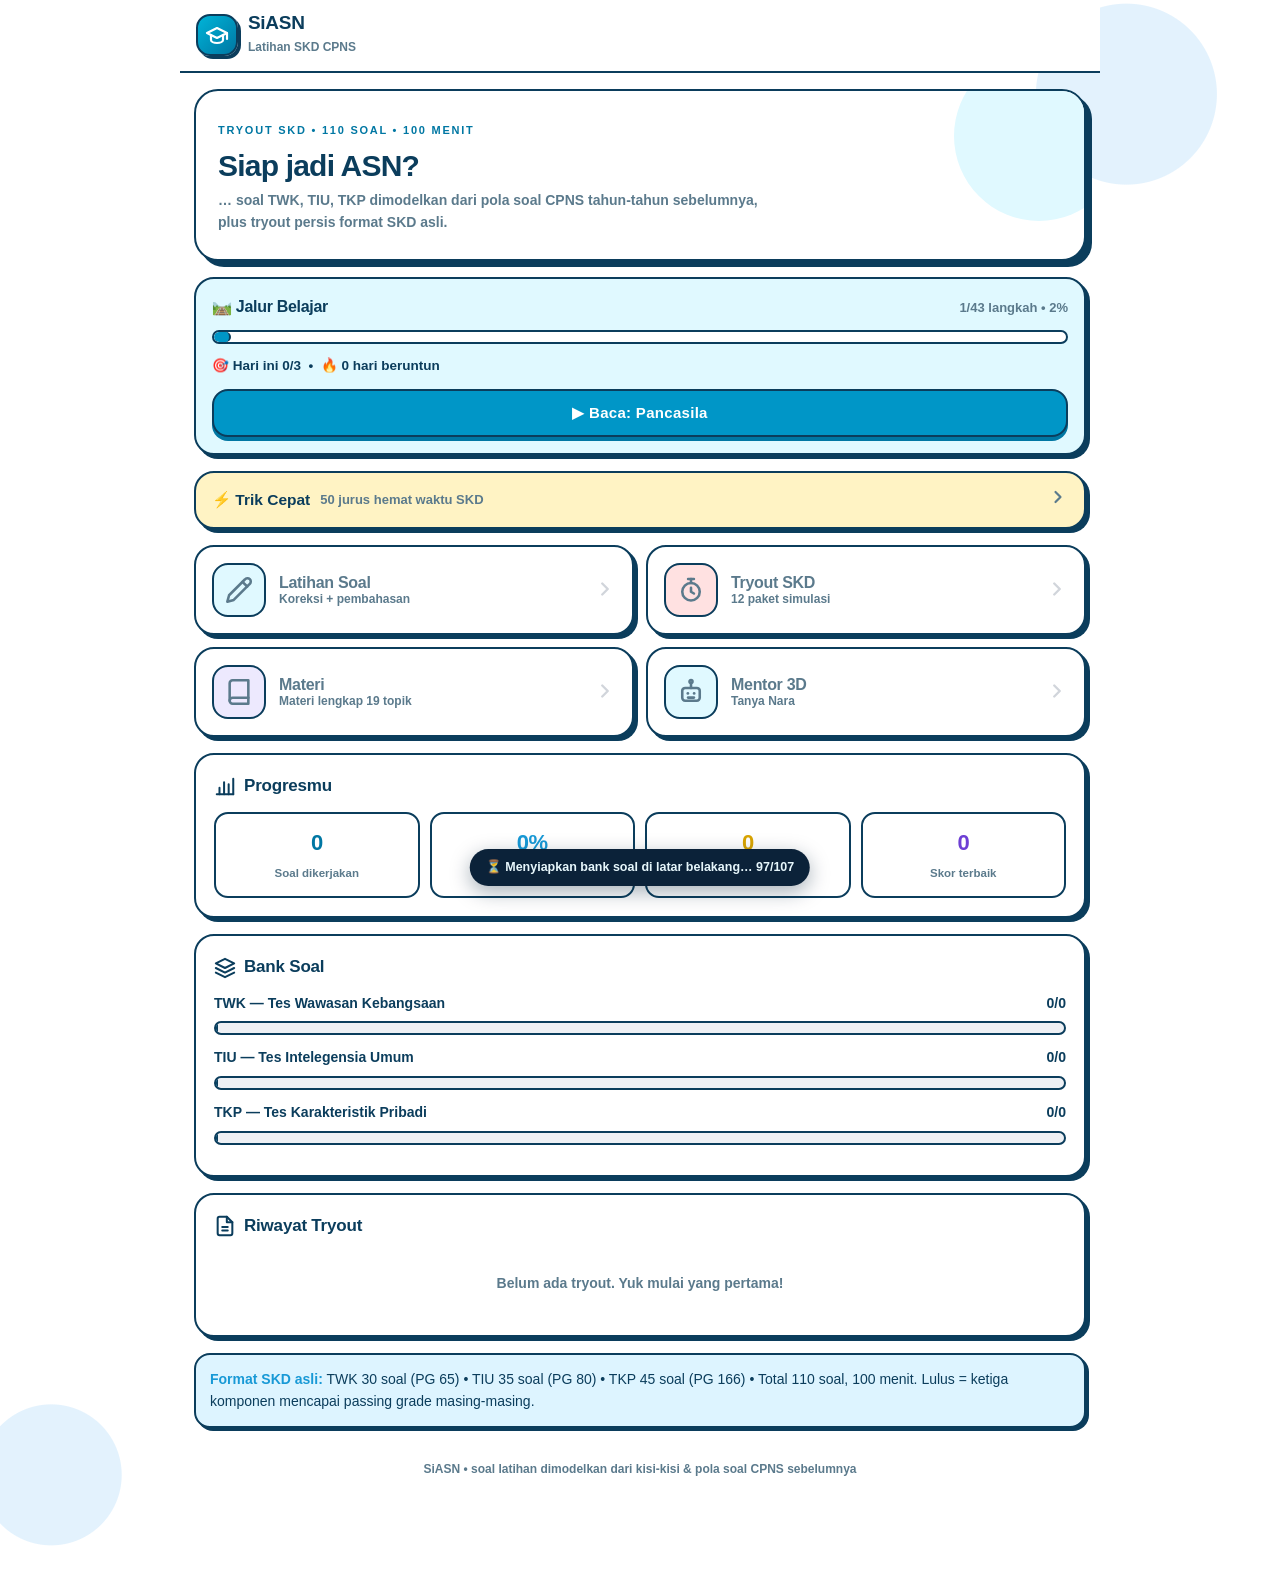
==== commit 7528bc72: "Refactor arsitektur: (1) Dynamic Loader di app.js — 113 tag script data/3D dibuang dari index.html, " ====
--- a/index.html
+++ b/index.html
@@ -26,7 +26,7 @@
 <meta name="twitter:title" content="SiASN — Latihan Soal CPNS & Tryout SKD Gratis">
 <meta name="twitter:description" content="19.900+ soal TWK, TIU, TKP + 12 paket tryout format ujian asli. Gratis, tanpa daftar, langsung dari browser.">
 <meta name="twitter:image" content="https://detta2.github.io/siasn/og-image.png">
-<link rel="stylesheet" href="css/style.css?v=4">
+<link rel="stylesheet" href="css/style.css?v=5">
 <style>
 /* === Initial loading state (statis, sebelum JS jalan) ===
    Isi #app ini otomatis tertimpa saat app.js selesai render pertama. */
@@ -62,120 +62,7 @@
    tampilkan petunjuk muat ulang (spinner saja bikin user bingung). */
 setTimeout(function(){var b=document.querySelector(".siasn-boot"),s=document.getElementById("siasnBootSlow");if(b&&s)s.style.display="block";},12000);
 </script>
-<script src="js/data/twk.js"></script>
-<script src="js/data/twk_b2.js"></script>
-<script src="js/data/twk_b3.js"></script>
-<script src="js/data/twk_b4.js"></script>
-<script src="js/data/twk_b5.js"></script>
-<script src="js/data/twk_b6.js"></script>
-<script src="js/data/twk_b7.js"></script>
-<script src="js/data/twk_b8.js"></script>
-<script src="js/data/twk_b9.js"></script>
-<script src="js/data/twk_b10.js"></script>
-<script src="js/data/twk_b11.js"></script>
-<script src="js/data/twk_b12.js"></script>
-<script src="js/data/twk_b13.js"></script>
-<script src="js/data/twk_b14.js"></script>
-<script src="js/data/twk_b19.js"></script>
-<script src="js/data/twk_b20.js"></script>
-<script src="js/data/twk_b21.js"></script>
-<script src="js/data/twk_b22.js"></script>
-<script src="js/data/twk_b23.js"></script>
-<script src="js/data/twk_b24.js"></script>
-<script src="js/data/twk_b25.js"></script>
-<script src="js/data/twk_b26.js"></script>
-<script src="js/data/twk_b27.js"></script>
-<script src="js/data/twk_b28.js"></script>
-<script src="js/data/twk_b29.js"></script>
-<script src="js/data/twk_b30.js"></script>
-<script src="js/data/twk_b31.js"></script>
-<script src="js/data/twk_b32.js"></script>
-<script src="js/data/twk_b33.js"></script>
-<script src="js/data/twk_b34.js"></script>
-<script src="js/data/twk_b35.js"></script>
-<script src="js/data/twk_b36.js"></script>
-<script src="js/data/twk_b37.js"></script>
-<script src="js/data/twk_b38.js"></script>
-<script src="js/data/twk_b39.js"></script>
-<script src="js/data/tiu.js"></script>
-<script src="js/data/tiu_b2.js"></script>
-<script src="js/data/tiu_b3.js"></script>
-<script src="js/data/tiu_b4.js"></script>
-<script src="js/data/tiu_b5.js"></script>
-<script src="js/data/tiu_b6.js"></script>
-<script src="js/data/tiu_b7.js"></script>
-<script src="js/data/tiu_b8.js"></script>
-<script src="js/data/tiu_b9.js"></script>
-<script src="js/data/tiu_b10.js"></script>
-<script src="js/data/tiu_b11.js"></script>
-<script src="js/data/tiu_b12.js"></script>
-<script src="js/data/tiu_b13.js"></script>
-<script src="js/data/tiu_b14.js"></script>
-<script src="js/data/tiu_b15.js"></script>
-<script src="js/data/tiu_b16.js"></script>
-<script src="js/data/tiu_b17.js"></script>
-<script src="js/data/tiu_b18.js"></script>
-<script src="js/data/tiu_b19.js"></script>
-<script src="js/data/tiu_b20.js"></script>
-<script src="js/data/tiu_b21.js"></script>
-<script src="js/data/tiu_b22.js"></script>
-<script src="js/data/tiu_b23.js"></script>
-<script src="js/data/tiu_b24.js"></script>
-<script src="js/data/tiu_b25.js"></script>
-<script src="js/data/tiu_b26.js"></script>
-<script src="js/data/tiu_b27.js"></script>
-<script src="js/data/tiu_b28.js"></script>
-<script src="js/data/tiu_b29.js"></script>
-<script src="js/data/tiu_b30.js"></script>
-<script src="js/data/tiu_b31.js"></script>
-<script src="js/data/tiu_b32.js"></script>
-<script src="js/data/tiu_b33.js"></script>
-<script src="js/data/tiu_b34.js"></script>
-<script src="js/data/tiu_b35.js"></script>
-<script src="js/data/tiu_b36.js"></script>
-<script src="js/data/tiu_b37.js"></script>
-<script src="js/data/tiu_b38.js"></script>
-<script src="js/data/tiu_b39.js"></script>
-<script src="js/data/tiu_b40.js"></script>
-<script src="js/data/tkp.js"></script>
-<script src="js/data/tkp_b2.js"></script>
-<script src="js/data/tkp_b3.js"></script>
-<script src="js/data/tkp_b4.js"></script>
-<script src="js/data/tkp_b5.js"></script>
-<script src="js/data/tkp_b6.js"></script>
-<script src="js/data/tkp_b7.js"></script>
-<script src="js/data/tkp_b8.js"></script>
-<script src="js/data/tkp_b9.js"></script>
-<script src="js/data/tkp_b10.js"></script>
-<script src="js/data/tkp_b11.js"></script>
-<script src="js/data/tkp_b12.js"></script>
-<script src="js/data/tkp_b13.js"></script>
-<script src="js/data/tkp_b14.js"></script>
-<script src="js/data/tkp_b15.js"></script>
-<script src="js/data/tkp_b16.js"></script>
-<script src="js/data/tkp_b17.js"></script>
-<script src="js/data/tkp_b18.js"></script>
-<script src="js/data/tkp_b19.js"></script>
-<script src="js/data/tkp_b20.js"></script>
-<script src="js/data/tkp_b21.js"></script>
-<script src="js/data/tkp_b22.js"></script>
-<script src="js/data/tkp_b23.js"></script>
-<script src="js/data/tkp_b24.js"></script>
-<script src="js/data/tkp_b25.js"></script>
-<script src="js/data/tkp_b26.js"></script>
-<script src="js/data/tkp_b27.js"></script>
-<script src="js/data/tkp_b28.js"></script>
-<script src="js/data/tkp_b29.js"></script>
-<script src="js/data/tkp_b30.js"></script>
-<script src="js/data/tkp_b31.js"></script>
-<script src="js/data/tkp_b32.js"></script>
-<script src="js/data/materi_twk.js?v=3"></script>
-<script src="js/data/materi_tiu.js?v=3"></script>
-<script src="js/data/materi_tkp.js?v=3"></script>
-<script src="js/vendor/three.min.js"></script>
-<script src="js/mentor.js"></script>
 <script src="js/path.js?v=2"></script>
-<script src="js/data/trik.js?v=2"></script>
-<script src="js/app.js?v=24"></script>
+<script src="js/app.js?v=25"></script>
 </body>
 </html>
--- a/css/style.css
+++ b/css/style.css
@@ -103,9 +103,9 @@
 .badge{display:inline-flex;align-items:center;font-size:12px;font-weight:800;padding:5px 13px;border-radius:99px;background:var(--blue-soft);color:var(--blue-d);border:var(--bd)}
 .badge.tiu{background:var(--green-soft);color:var(--green-d)}
 .badge.tkp{background:var(--orange-soft);color:var(--orange-d)}
-.qtext{font-size:17px;font-weight:700;margin-bottom:16px;line-height:1.6;letter-spacing:-.2px}
+.qtext{font-size:17px;font-weight:700;margin-bottom:16px;line-height:1.6;letter-spacing:-.2px;min-height:64px}
 .opts{display:flex;flex-direction:column;gap:12px}
-.opt{border:var(--bd);background:#fff;border-radius:16px;padding:14px;font-size:15px;cursor:pointer;text-align:left;width:100%;display:flex;gap:12px;align-items:flex-start;box-shadow:0 3px 0 #dfe3ea;font-family:inherit;color:var(--ink);font-weight:600}
+.opt{min-height:52px;border:var(--bd);background:#fff;border-radius:16px;padding:14px;font-size:15px;cursor:pointer;text-align:left;width:100%;display:flex;gap:12px;align-items:flex-start;box-shadow:0 3px 0 #dfe3ea;font-family:inherit;color:var(--ink);font-weight:600}
 .opt:active:not(:disabled){transform:translateY(3px);box-shadow:0 0 0 #dfe3ea}
 .opt .k{flex:0 0 30px;height:30px;border-radius:10px;background:#eef0f4;border:var(--bd);display:flex;align-items:center;justify-content:center;font-weight:800;font-size:14px}
 .opt.correct{border-color:var(--green-d);background:var(--green-soft);box-shadow:0 3px 0 var(--green-d)}
@@ -124,11 +124,11 @@
 .timer{font-size:19px;font-weight:800;font-variant-numeric:tabular-nums;background:#fff;border:var(--bd);border-radius:14px;padding:8px 16px;box-shadow:var(--sh-sm);display:inline-flex;align-items:center;gap:8px}
 .timer.low{color:var(--red-d);border-color:var(--red-d)}
 .tobar{display:flex;justify-content:space-between;align-items:center;gap:10px;margin-bottom:14px;flex-wrap:wrap}
-.numgrid{display:grid;grid-template-columns:repeat(10,1fr);gap:8px;margin:16px 0}
-@media(max-width:640px){.numgrid{grid-template-columns:repeat(8,1fr)}}
+.numgrid{display:grid;grid-template-columns:repeat(auto-fill,minmax(44px,1fr));gap:8px;margin:16px 0}
+@media(max-width:640px){.numgrid{grid-template-columns:repeat(auto-fill,minmax(44px,1fr))}}
 .numgrid button{aspect-ratio:1;border:var(--bd);background:#fff;border-radius:10px;font-size:12px;font-weight:800;cursor:pointer;box-shadow:0 2px 0 #dfe3ea;font-family:inherit;color:var(--ink)}
 .numgrid button:active{transform:translateY(2px);box-shadow:none}
-.numgrid button.done{background:var(--green);color:#fff;box-shadow:0 2px 0 var(--green-d)}
+.numgrid button.done{background:#16a34a;color:#fff;box-shadow:0 2px 0 #15803d}
 .numgrid button.doubt{background:var(--yellow);box-shadow:0 2px 0 var(--yellow-d)}
 .numgrid button.cur{outline:3px solid var(--blue);outline-offset:1px}
 details{border:var(--bd);border-radius:16px;margin-bottom:10px;background:#fff;box-shadow:var(--sh-sm)}
@@ -153,7 +153,7 @@
 .backlink .icn svg{width:17px;height:17px}
 .info{background:var(--blue-soft);border:var(--bd);border-radius:16px;padding:14px;font-size:14px;margin-bottom:16px;box-shadow:var(--sh-sm)}
 .info b{color:var(--blue-d)}
-.doubtrow{display:flex;align-items:center;gap:8px;margin-top:16px;font-size:14px;font-weight:600}
+.doubtrow{display:flex;align-items:center;gap:8px;margin-top:16px;font-size:14px;font-weight:600;min-height:44px;padding:6px 0;cursor:pointer}
 .doubtrow input{width:20px;height:20px;accent-color:var(--green)}
 .empty{color:var(--mut);font-size:14px;text-align:center;padding:22px;font-weight:600}
 .secttl{font-size:15px;font-weight:800;margin:20px 0 10px;display:flex;align-items:center;gap:8px}
@@ -264,3 +264,14 @@
 .caracepat b{font-size:14px}
 .caracepat div p{margin:6px 0}
 .caracepat div ul{margin:6px 0 6px 18px}
+
+/* === Komponen arsitektur baru (2026-10-20) === */
+/* Status bar pemuatan data latar belakang */
+.loadbar{position:fixed;left:50%;transform:translateX(-50%);bottom:14px;z-index:60;background:#0b2239;color:#e6f6fb;font-size:12.5px;font-weight:600;padding:9px 16px;border-radius:999px;box-shadow:0 6px 20px rgba(2,32,54,.35);max-width:92vw;text-align:center}
+.loadbar.done{background:#0f7a3d;color:#eafff3}
+/* Overlay gerbang on-demand (bank/materi/trik/mentor sedang disiapkan) */
+.gateov{position:fixed;inset:0;z-index:70;background:rgba(255,255,255,.88);display:none;flex-direction:column;align-items:center;justify-content:center;gap:12px;font-family:system-ui,-apple-system,"Segoe UI",Roboto,Arial,sans-serif;color:#0b2239;font-weight:600;font-size:15px}
+/* Kartu sesi tertunda di dashboard */
+.sesscard{border:2px solid #f59e0b;background:#fffbeb}
+.sessrow{display:flex;gap:10px;flex-wrap:wrap;margin-top:10px}
+.sessrow .btn{min-height:44px}
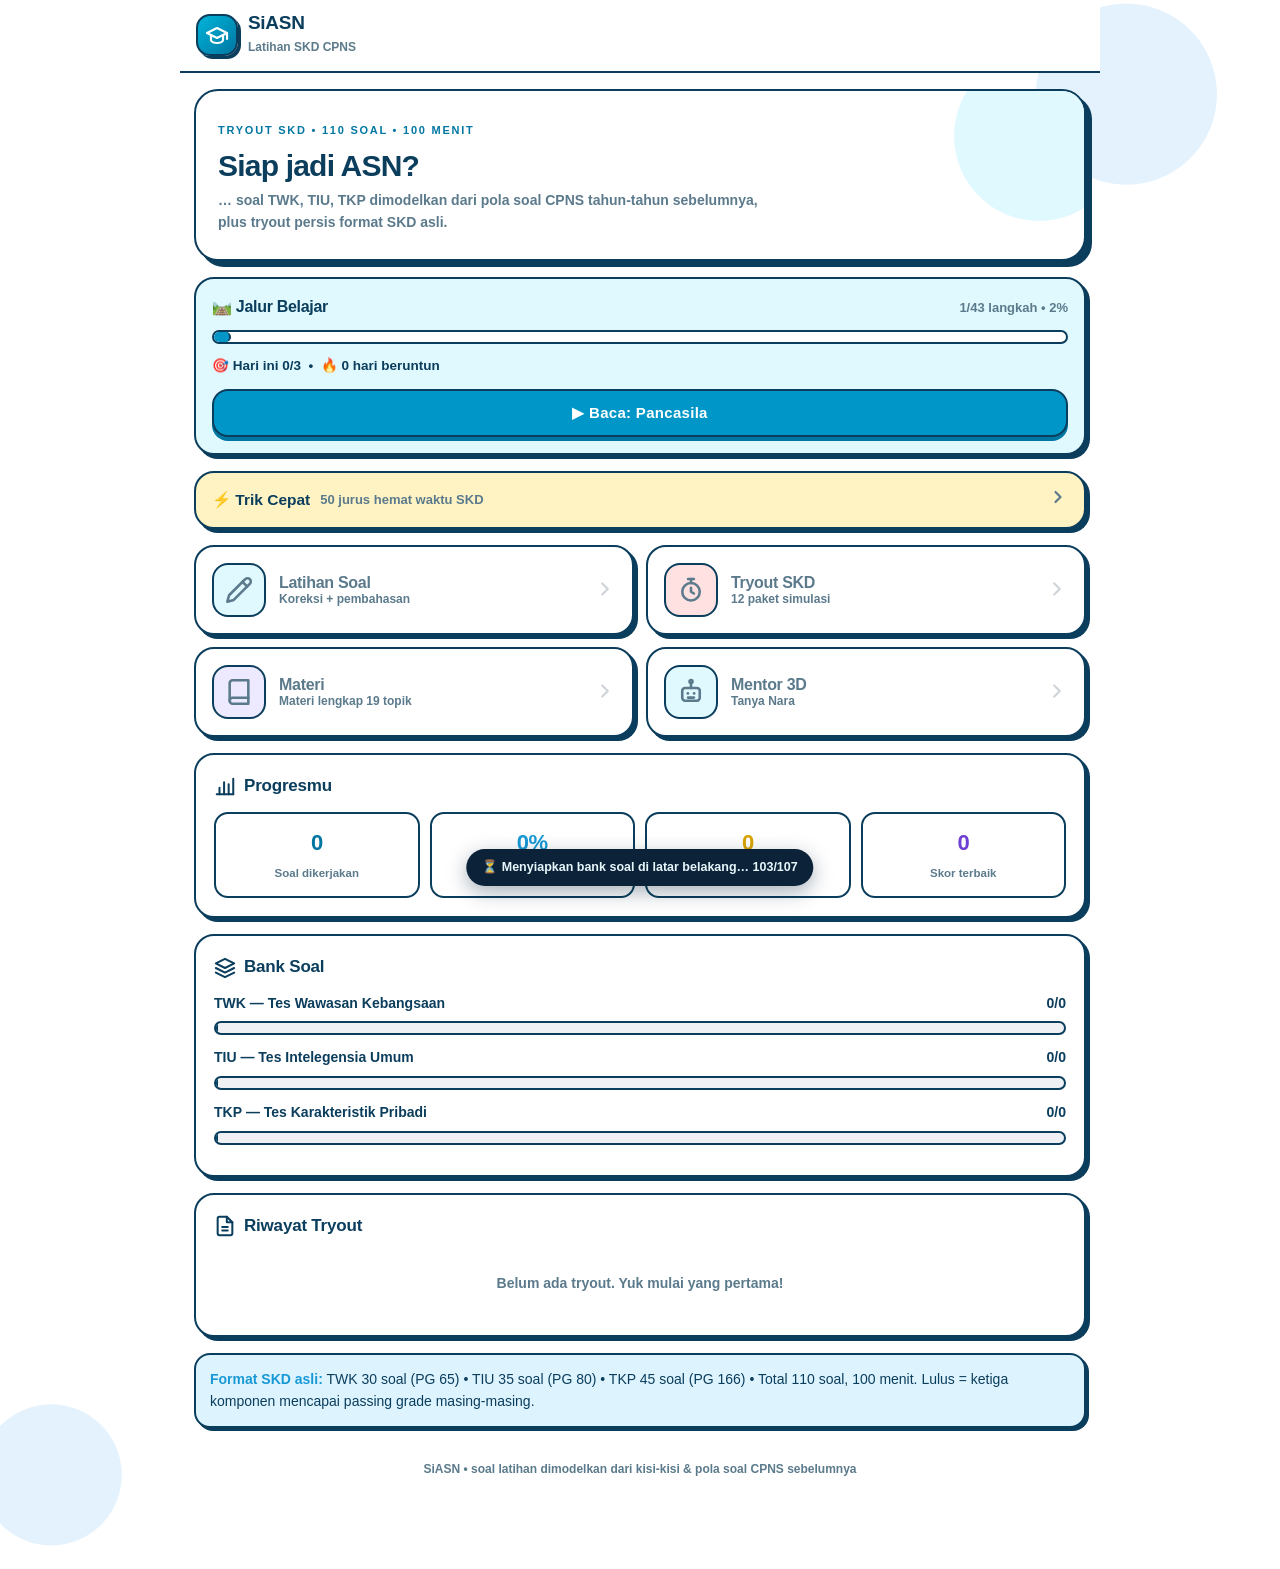
==== commit 5fc6a135: "Diagnostic Coach + PWA offline (APP_VERSION 26) Tugas A - Mentor jadi Diagnostic Coach: - diagnose()" ====
--- a/index.html
+++ b/index.html
@@ -10,6 +10,12 @@
 <meta name="robots" content="index, follow">
 <meta name="theme-color" content="#0096c7">
 <link rel="canonical" href="https://detta2.github.io/siasn/">
+<link rel="manifest" href="manifest.json">
+<link rel="apple-touch-icon" href="icon-192.png">
+<meta name="mobile-web-app-capable" content="yes">
+<meta name="apple-mobile-web-app-capable" content="yes">
+<meta name="apple-mobile-web-app-status-bar-style" content="default">
+<meta name="apple-mobile-web-app-title" content="SiASN">
 <link rel="icon" href="data:image/svg+xml,%3Csvg xmlns='http://www.w3.org/2000/svg' viewBox='0 0 64 64'%3E%3Crect width='64' height='64' rx='14' fill='%230096c7'/%3E%3Ctext x='32' y='44' font-family='Arial, sans-serif' font-size='34' font-weight='bold' fill='white' text-anchor='middle'%3ES%3C/text%3E%3C/svg%3E">
 <!-- OpenGraph: preview rapi saat link dibagikan ke WhatsApp/Telegram/dll -->
 <meta property="og:type" content="website">
@@ -26,7 +32,7 @@
 <meta name="twitter:title" content="SiASN — Latihan Soal CPNS & Tryout SKD Gratis">
 <meta name="twitter:description" content="19.900+ soal TWK, TIU, TKP + 12 paket tryout format ujian asli. Gratis, tanpa daftar, langsung dari browser.">
 <meta name="twitter:image" content="https://detta2.github.io/siasn/og-image.png">
-<link rel="stylesheet" href="css/style.css?v=5">
+<link rel="stylesheet" href="css/style.css?v=6">
 <style>
 /* === Initial loading state (statis, sebelum JS jalan) ===
    Isi #app ini otomatis tertimpa saat app.js selesai render pertama. */
@@ -63,6 +69,10 @@
 setTimeout(function(){var b=document.querySelector(".siasn-boot"),s=document.getElementById("siasnBootSlow");if(b&&s)s.style.display="block";},12000);
 </script>
 <script src="js/path.js?v=2"></script>
-<script src="js/app.js?v=25"></script>
+<script src="js/app.js?v=26"></script>
+<script>
+/* PWA: daftarkan Service Worker (dukungan offline penuh setelah bank terunduh) */
+if("serviceWorker" in navigator){window.addEventListener("load",function(){navigator.serviceWorker.register("sw.js").catch(function(){});});}
+</script>
 </body>
 </html>
--- a/css/style.css
+++ b/css/style.css
@@ -275,3 +275,8 @@
 .sesscard{border:2px solid #f59e0b;background:#fffbeb}
 .sessrow{display:flex;gap:10px;flex-wrap:wrap;margin-top:10px}
 .sessrow .btn{min-height:44px}
+
+/* === Diagnostic Coach (Mentor) === */
+.diagrow{display:flex;align-items:flex-start;gap:10px;padding:10px 0;border-bottom:1px dashed #e2e8f0}
+.diagrow:last-of-type{border-bottom:none}
+.trikcard{margin-top:12px;border:2px solid #0096c7;background:#f0faff;border-radius:14px;padding:12px 14px}
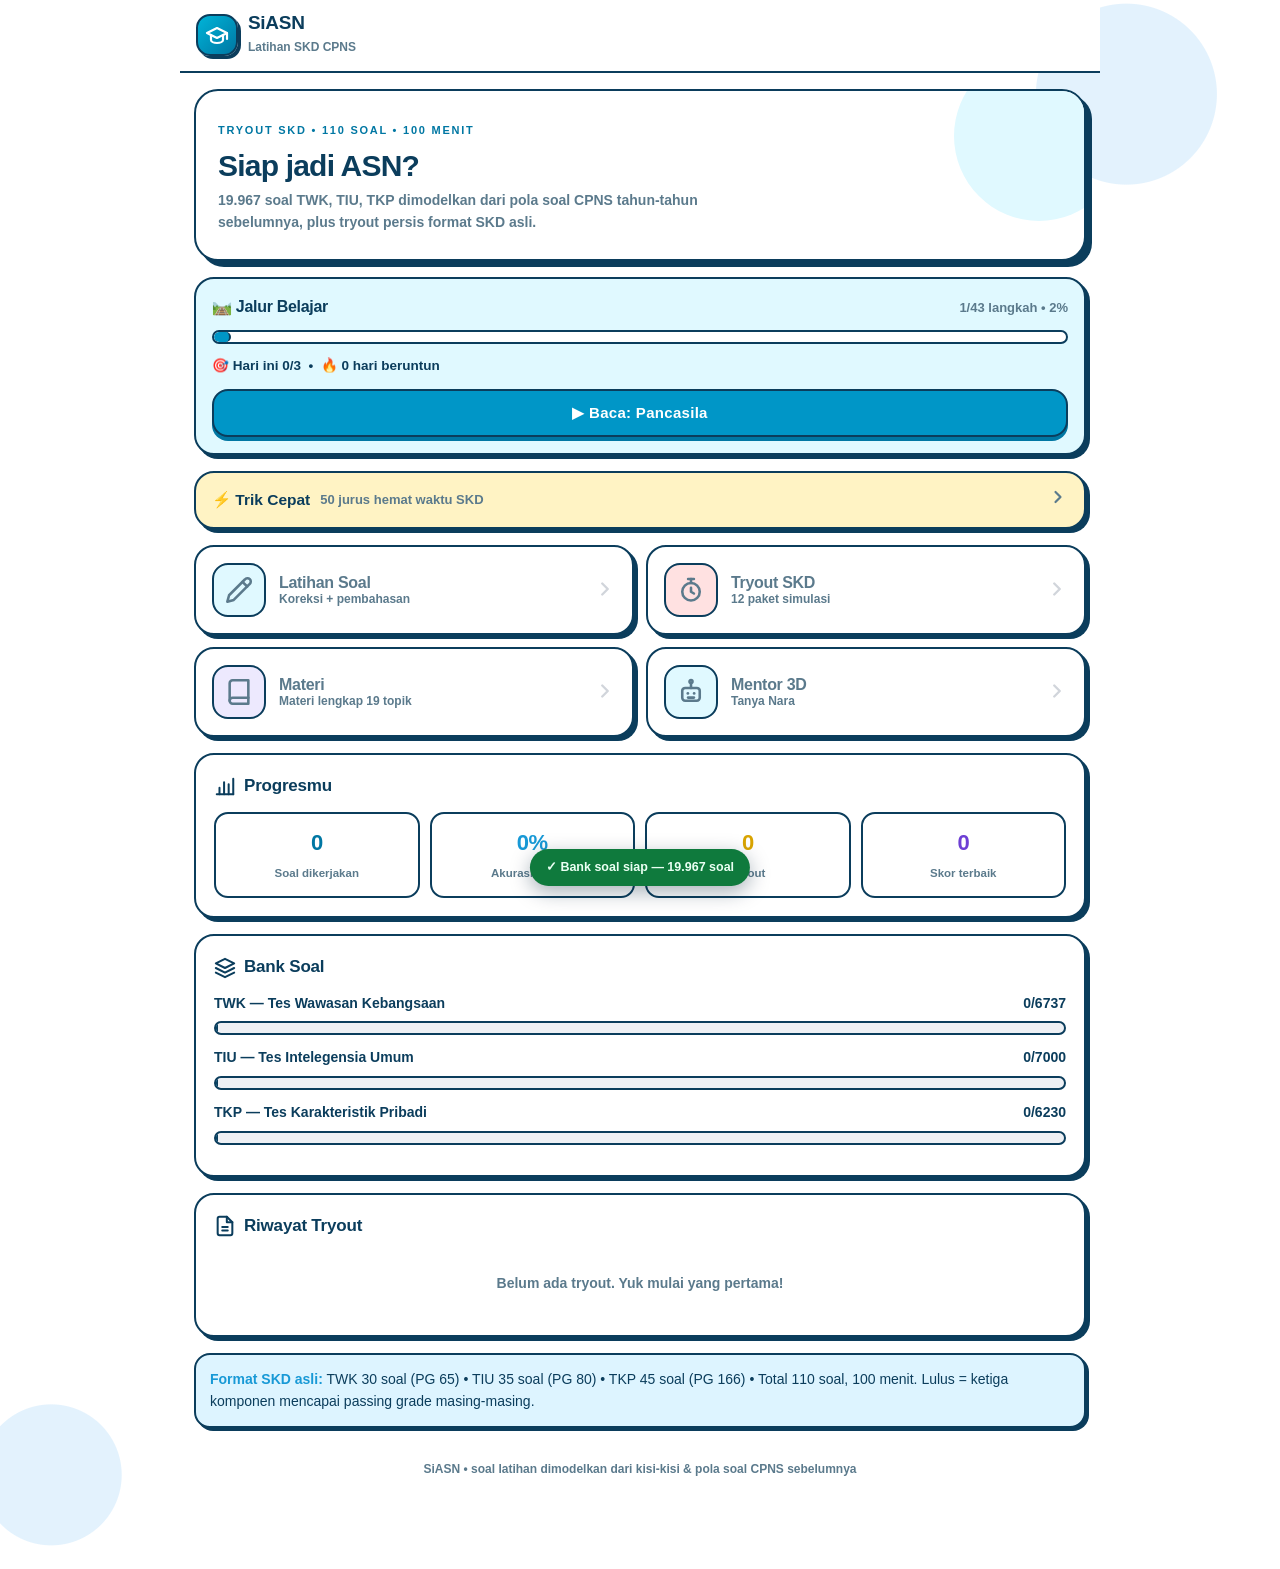
==== commit adb6bd3a: "Bersih-bersih + amankan strategi update SW (APP_VERSION 27) - Hapus opsi-mentor.html (halaman lama t" ====
--- a/index.html
+++ b/index.html
@@ -69,7 +69,7 @@
 setTimeout(function(){var b=document.querySelector(".siasn-boot"),s=document.getElementById("siasnBootSlow");if(b&&s)s.style.display="block";},12000);
 </script>
 <script src="js/path.js?v=2"></script>
-<script src="js/app.js?v=26"></script>
+<script src="js/app.js?v=27"></script>
 <script>
 /* PWA: daftarkan Service Worker (dukungan offline penuh setelah bank terunduh) */
 if("serviceWorker" in navigator){window.addEventListener("load",function(){navigator.serviceWorker.register("sw.js").catch(function(){});});}
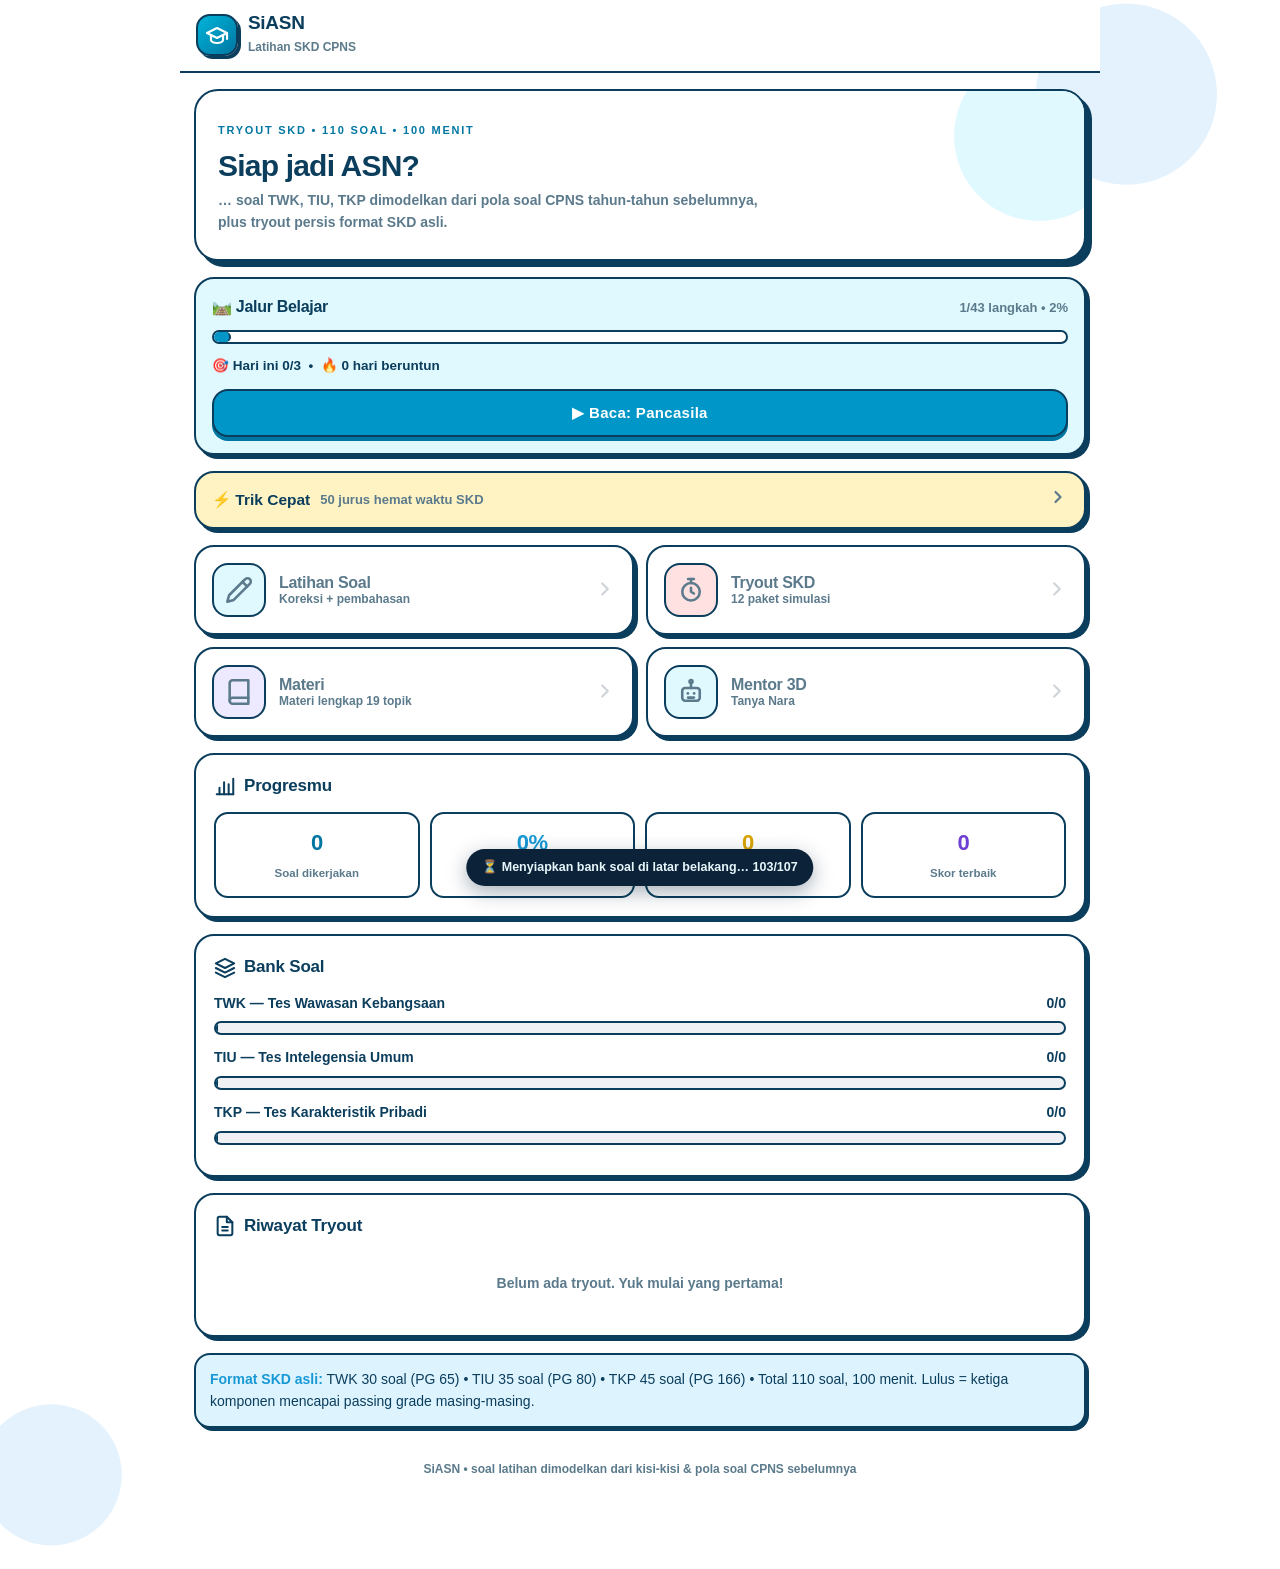
==== commit ca5992ab: "Audit & sterilisasi bank soal + validator otomatis (APP_VERSION 28) Audit 19.967 soal (validator v2," ====
--- a/index.html
+++ b/index.html
@@ -69,7 +69,7 @@
 setTimeout(function(){var b=document.querySelector(".siasn-boot"),s=document.getElementById("siasnBootSlow");if(b&&s)s.style.display="block";},12000);
 </script>
 <script src="js/path.js?v=2"></script>
-<script src="js/app.js?v=27"></script>
+<script src="js/app.js?v=28"></script>
 <script>
 /* PWA: daftarkan Service Worker (dukungan offline penuh setelah bank terunduh) */
 if("serviceWorker" in navigator){window.addEventListener("load",function(){navigator.serviceWorker.register("sw.js").catch(function(){});});}
